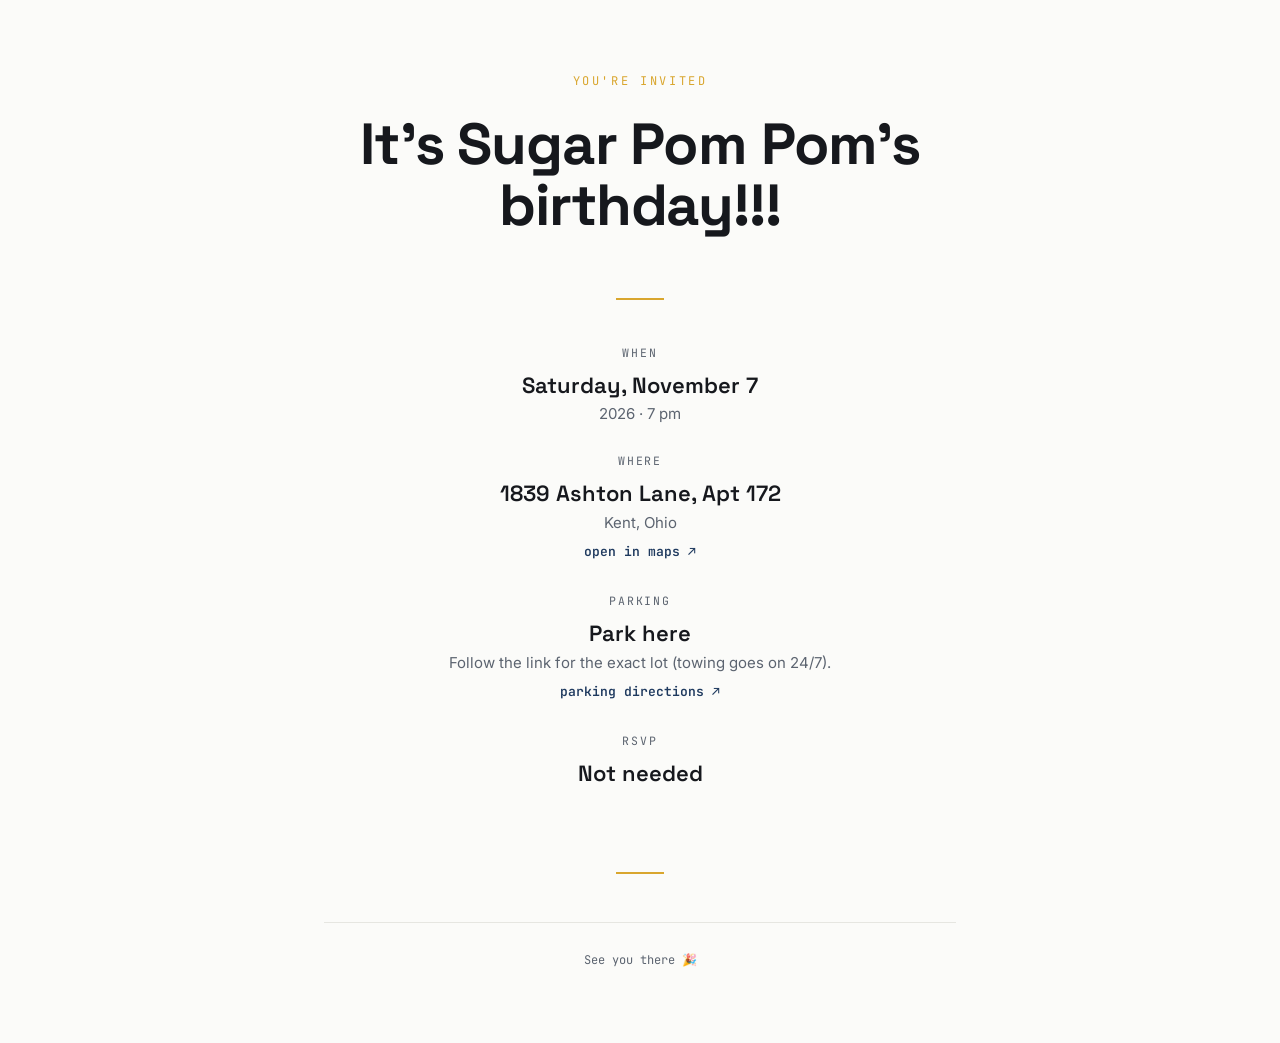
==== party.html @ c238a32d "Spellings" ====
<!DOCTYPE html>
<html lang="en">

<head>
    <meta charset="UTF-8">
    <meta name="viewport" content="width=device-width, initial-scale=1.0">
    <title>You're invited to Sumedh's Birthday</title>
    <meta name="robots" content="noindex, nofollow">
    <meta name="description" content="Birthday party invitation.">
    <link rel="preconnect" href="https://fonts.googleapis.com">
    <link rel="preconnect" href="https://fonts.gstatic.com" crossorigin>
    <link
        href="https://fonts.googleapis.com/css2?family=Space+Grotesk:wght@500;600;700&family=Inter:wght@400;500;600&family=JetBrains+Mono:wght@400;500&display=swap"
        rel="stylesheet">
    <link rel="stylesheet" href="style.css">
    <style>
        /* Party page only — a little warmer than the rest of the site. */
        .invite {
            text-align: center;
            padding: 72px 0 8px;
        }

        .kicker {
            font-family: 'JetBrains Mono', monospace;
            font-size: 12px;
            letter-spacing: .22em;
            text-transform: uppercase;
            color: var(--gold);
            margin-bottom: 22px;
        }

        .invite h1 {
            font-size: clamp(36px, 8vw, 58px);
            line-height: 1.05;
            margin-bottom: 18px;
        }

        .invite .lede {
            margin: 0 auto;
        }

        .rule {
            width: 48px;
            height: 2px;
            background: var(--gold);
            margin: 36px auto;
            border: none;
        }

        .details {
            display: grid;
            gap: 28px;
            text-align: center;
            padding: 8px 0 12px;
        }

        .detail dt {
            font-family: 'JetBrains Mono', monospace;
            font-size: 11.5px;
            letter-spacing: .16em;
            text-transform: uppercase;
            color: var(--muted);
            margin-bottom: 8px;
        }

        .detail dd {
            font-family: 'Space Grotesk', sans-serif;
            font-size: 22px;
            font-weight: 600;
            line-height: 1.35;
        }

        .detail dd .sub {
            display: block;
            font-family: 'Inter', sans-serif;
            font-size: 15px;
            font-weight: 400;
            color: var(--muted);
            margin-top: 4px;
        }

        .note {
            text-align: center;
            color: var(--muted);
            font-size: 15px;
            max-width: 44ch;
            margin: 0 auto;
        }

        .map-link {
            display: inline-block;
            margin-top: 10px;
            font-family: 'JetBrains Mono', monospace;
            font-size: 13px;
        }

        .party-footer {
            margin-top: 48px;
            padding: 28px 0 72px;
            border-top: 1px solid var(--line);
            text-align: center;
            font-family: 'JetBrains Mono', monospace;
            font-size: 12px;
            color: var(--muted);
        }
    </style>
</head>

<body>
    <main class="wrap">
        <section class="invite" style="border-top: none;">
            <p class="kicker">You're invited</p>
            <h1>It's Sugar Pom Pom's birthday!!!</h1>
        </section>
        <hr class="rule">
        <section style="border-top: none; padding-top: 0;">
            <dl class="details">
                <div class="detail">
                    <dt>When</dt>
                    <dd>
                        Saturday, November 7
                        <span class="sub">2026 · 7 pm</span>
                    </dd>
                </div>

                <div class="detail">
                    <dt>Where</dt>
                    <dd>
                        1839 Ashton Lane, Apt 172
                        <span class="sub">Kent, Ohio</span>
                        <a class="map-link" href="https://maps.google.com/?q=1839+Ashton+Lane+Apt+172+Kent+OH">open in
                            maps ↗</a>
                    </dd>
                </div>

                <div class="detail">
                    <dt>Parking</dt>
                    <dd>
                        Park here
                        <span class="sub">Follow the link for the exact lot (towing goes on 24/7).</span>
                        <a class="map-link" href="https://maps.app.goo.gl/gJ5kmeiHrfPUL9AaA?g_st=ac">parking directions ↗</a>
                    </dd>
                </div>

                <div class="detail">
                    <dt>RSVP</dt>
                    <dd>
                        Not needed
                    </dd>
                </div>
            </dl>
        </section>
        <hr class="rule">
        <div class="party-footer">
            See you there 🎉
        </div>
    </main>

</body>

</html>
---- style.css ----
:root {
  --paper: #fbfbf9;
  --ink: #16181d;
  --muted: #5c6470;
  --line: #e6e6e1;
  --navy: #1f3a5f;
  --gold: #d9a62e;
}

@media (prefers-color-scheme: dark) {
  :root {
    --paper: #14161a;
    --ink: #eceae4;
    --muted: #9aa1ac;
    --line: #2a2e35;
    --navy: #8fb4e3;
    --gold: #d9a62e;
  }
}

* {
  margin: 0;
  padding: 0;
  box-sizing: border-box;
}

html {
  scroll-behavior: smooth;
}

body {
  background: var(--paper);
  color: var(--ink);
  font-family: 'Inter', system-ui, -apple-system, sans-serif;
  font-size: 16px;
  line-height: 1.65;
  -webkit-font-smoothing: antialiased;
}

.wrap {
  max-width: 680px;
  margin: 0 auto;
  padding: 0 24px;
}

a {
  color: var(--navy);
  text-decoration: none;
  border-bottom: 1px solid transparent;
  transition: border-color .15s ease;
}

a:hover {
  border-bottom-color: var(--gold);
}

a:focus-visible {
  outline: 2px solid var(--navy);
  outline-offset: 3px;
  border-radius: 2px;
}

/* ---------- nav ---------- */
.site-nav {
  border-bottom: 1px solid var(--line);
  position: sticky;
  top: 0;
  background: var(--paper);
  z-index: 10;
}

.nav-inner {
  max-width: 680px;
  margin: 0 auto;
  padding: 16px 24px;
  display: flex;
  align-items: center;
  justify-content: space-between;
  gap: 16px;
  flex-wrap: wrap;
}

.nav-name {
  font-family: 'Space Grotesk', sans-serif;
  font-weight: 700;
  font-size: 16px;
  letter-spacing: -0.01em;
  color: var(--ink);
  border-bottom: none;
}

.nav-name:hover {
  color: var(--navy);
  border-bottom: none;
}

.nav-links {
  display: flex;
  gap: 20px;
  font-family: 'JetBrains Mono', monospace;
  font-size: 13px;
}

.nav-links a {
  color: var(--muted);
  padding-bottom: 2px;
}

.nav-links a:hover {
  color: var(--ink);
  border-bottom-color: var(--gold);
}

.nav-links a.active {
  color: var(--ink);
  border-bottom-color: var(--gold);
}

@media (max-width: 480px) {
  .nav-inner {
    justify-content: center;
    gap: 10px;
  }

  .nav-links {
    gap: 16px;
    font-size: 12.5px;
  }
}

/* ---------- page header ---------- */
.page-head {
  padding: 64px 0 12px;
}

.page-head.tall {
  padding: 88px 0 12px;
}

.status {
  font-family: 'JetBrains Mono', monospace;
  font-size: 13px;
  color: var(--muted);
  margin-bottom: 24px;
}

.status .dot {
  color: var(--gold);
}

h1 {
  font-family: 'Space Grotesk', sans-serif;
  font-size: clamp(30px, 5.5vw, 44px);
  font-weight: 700;
  letter-spacing: -0.02em;
  line-height: 1.1;
  margin-bottom: 14px;
}

.lede {
  font-size: 17px;
  color: var(--muted);
  max-width: 58ch;
}

.lede strong {
  color: var(--ink);
  font-weight: 600;
}

.lede+.lede {
  margin-top: 14px;
}

.links {
  margin-top: 26px;
  display: flex;
  gap: 22px;
  flex-wrap: wrap;
  font-family: 'JetBrains Mono', monospace;
  font-size: 13.5px;
}

/* ---------- sections ---------- */
section {
  padding: 36px 0;
  border-top: 1px solid var(--line);
}

section:first-of-type {
  border-top: none;
}

.eyebrow {
  font-family: 'JetBrains Mono', monospace;
  font-size: 12px;
  font-weight: 500;
  letter-spacing: .14em;
  text-transform: uppercase;
  color: var(--muted);
  margin-bottom: 24px;
  display: flex;
  align-items: center;
  gap: 10px;
}

.eyebrow::before {
  content: "";
  width: 18px;
  height: 2px;
  background: var(--gold);
}

/* ---------- entries (projects + jobs) ---------- */
.entry {
  padding: 18px 0;
}

.entry+.entry {
  border-top: 1px dashed var(--line);
}

.entry-head {
  display: flex;
  align-items: baseline;
  justify-content: space-between;
  gap: 12px;
  flex-wrap: wrap;
}

.entry h3 {
  font-family: 'Space Grotesk', sans-serif;
  font-size: 18px;
  font-weight: 600;
  letter-spacing: -0.01em;
}

.badge {
  font-family: 'JetBrains Mono', monospace;
  font-size: 11.5px;
  color: var(--navy);
  border: 1px solid var(--navy);
  border-radius: 99px;
  padding: 2px 10px;
  white-space: nowrap;
}

.dates {
  font-family: 'JetBrains Mono', monospace;
  font-size: 12.5px;
  color: var(--muted);
  white-space: nowrap;
}

.org {
  font-size: 14px;
  color: var(--muted);
  margin-top: 2px;
}

.entry p {
  color: var(--muted);
  font-size: 15px;
  margin-top: 6px;
}

.entry ul {
  margin: 8px 0 0 18px;
  color: var(--muted);
  font-size: 15px;
}

.entry li {
  margin-bottom: 4px;
}

.tools {
  font-family: 'JetBrains Mono', monospace;
  font-size: 12px;
  color: var(--muted);
  margin-top: 8px;
}

/* ---------- skills ---------- */
.skill-row {
  display: grid;
  grid-template-columns: 120px 1fr;
  gap: 8px 20px;
  padding: 8px 0;
  font-size: 15px;
}

.skill-row dt {
  font-family: 'JetBrains Mono', monospace;
  font-size: 12.5px;
  color: var(--muted);
  padding-top: 3px;
}

@media (max-width: 520px) {
  .skill-row {
    grid-template-columns: 1fr;
    gap: 2px;
  }
}

/* ---------- calls to action ---------- */
.cta {
  margin-top: 28px;
  font-family: 'JetBrains Mono', monospace;
  font-size: 13.5px;
}

.email {
  display: inline-block;
  margin-top: 12px;
  font-family: 'Space Grotesk', sans-serif;
  font-size: 22px;
  font-weight: 600;
}

/* ---------- footer ---------- */
footer {
  margin-top: 24px;
  padding: 32px 0 64px;
  border-top: 1px solid var(--line);
  font-family: 'JetBrains Mono', monospace;
  font-size: 12px;
  color: var(--muted);
  display: flex;
  justify-content: space-between;
  gap: 12px;
  flex-wrap: wrap;
}

/* ---------- motion ---------- */
@media (prefers-reduced-motion: no-preference) {
  main {
    animation: rise .4s ease both;
  }

  @keyframes rise {
    from {
      opacity: 0;
      transform: translateY(8px);
    }

    to {
      opacity: 1;
      transform: none;
    }
  }
}
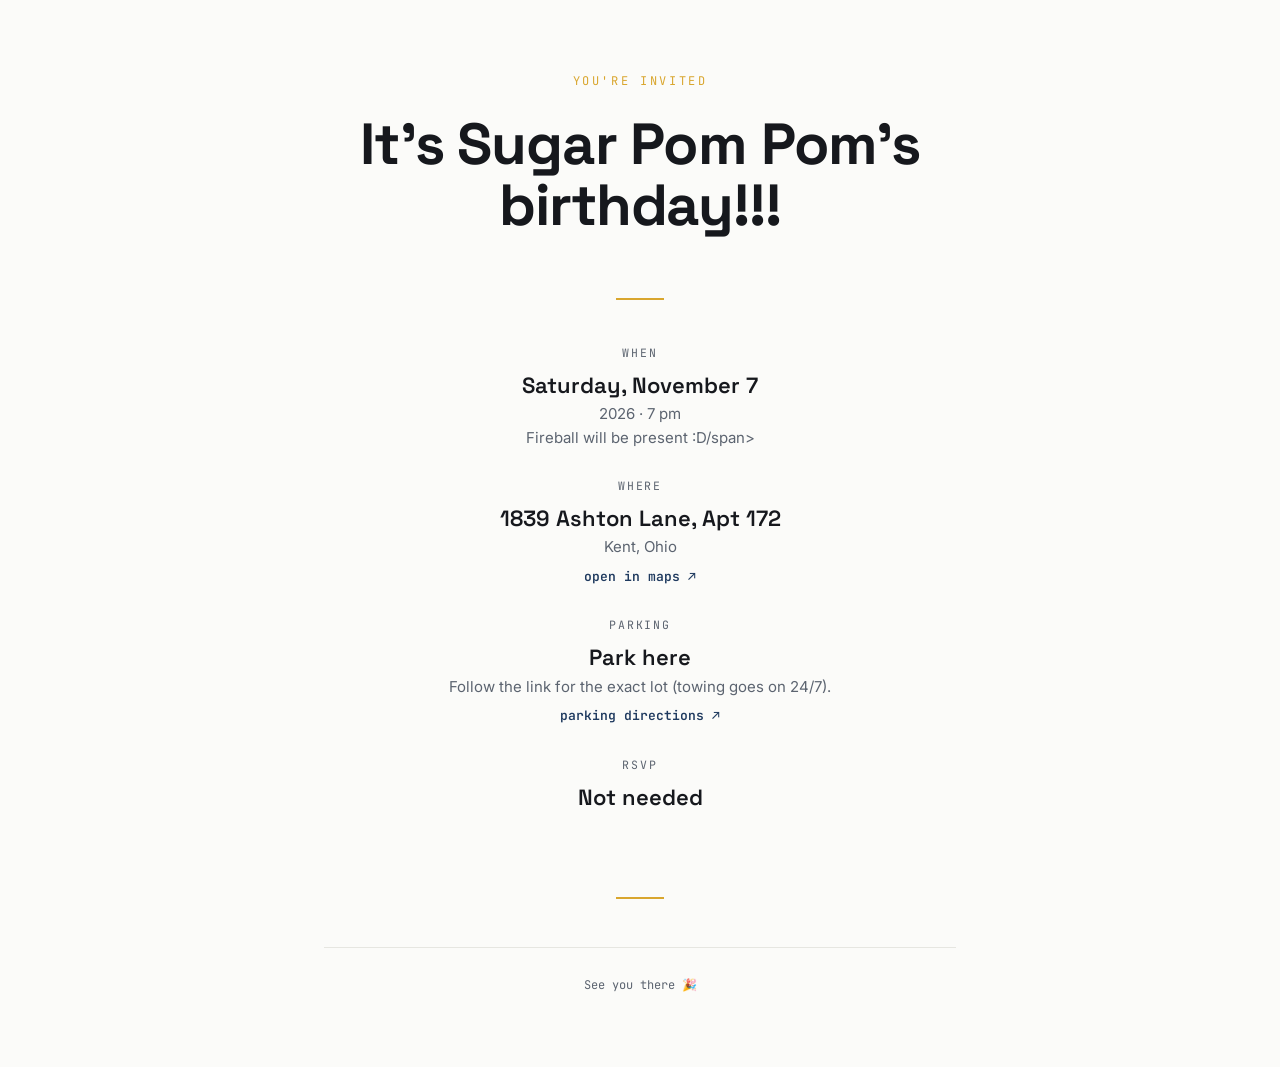
==== commit d6b78e14: "Spellings again lol" ====
--- a/party.html
+++ b/party.html
@@ -120,6 +120,8 @@
                     <dd>
                         Saturday, November 7
                         <span class="sub">2026 · 7 pm</span>
+                        <span class="sub">Fireball will be present :D/span>
+
                     </dd>
                 </div>
 
@@ -138,7 +140,8 @@
                     <dd>
                         Park here
                         <span class="sub">Follow the link for the exact lot (towing goes on 24/7).</span>
-                        <a class="map-link" href="https://maps.app.goo.gl/gJ5kmeiHrfPUL9AaA?g_st=ac">parking directions ↗</a>
+                        <a class="map-link" href="https://maps.app.goo.gl/gJ5kmeiHrfPUL9AaA?g_st=ac">parking directions
+                            ↗</a>
                     </dd>
                 </div>
 
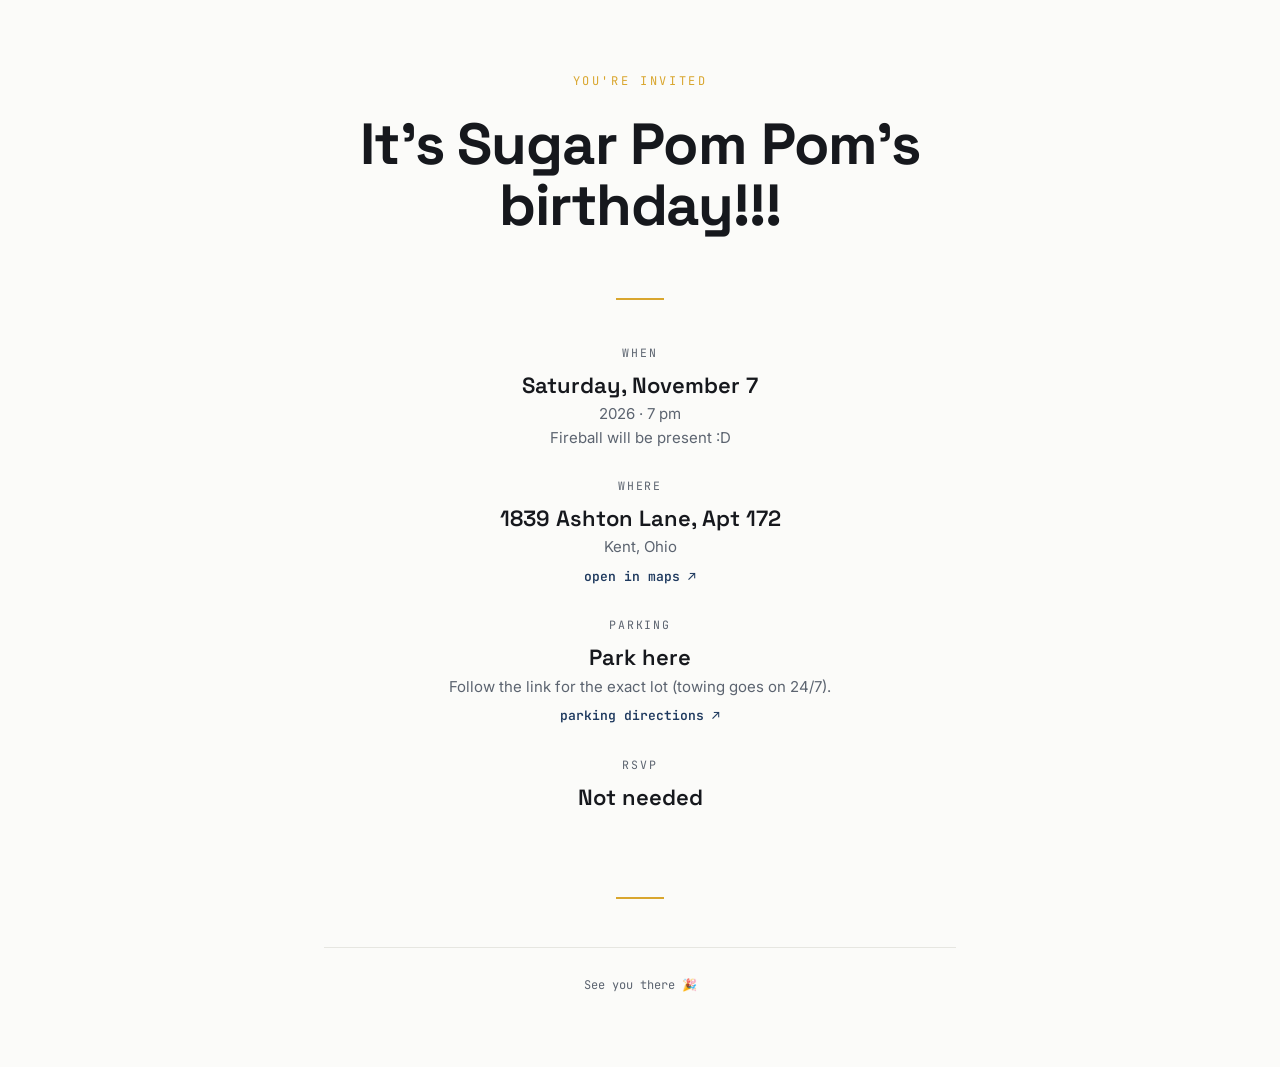
==== commit 84993568: "Spellings again lol second time" ====
--- a/party.html
+++ b/party.html
@@ -120,7 +120,7 @@
                     <dd>
                         Saturday, November 7
                         <span class="sub">2026 · 7 pm</span>
-                        <span class="sub">Fireball will be present :D/span>
+                        <span class="sub">Fireball will be present :D</span>
 
                     </dd>
                 </div>
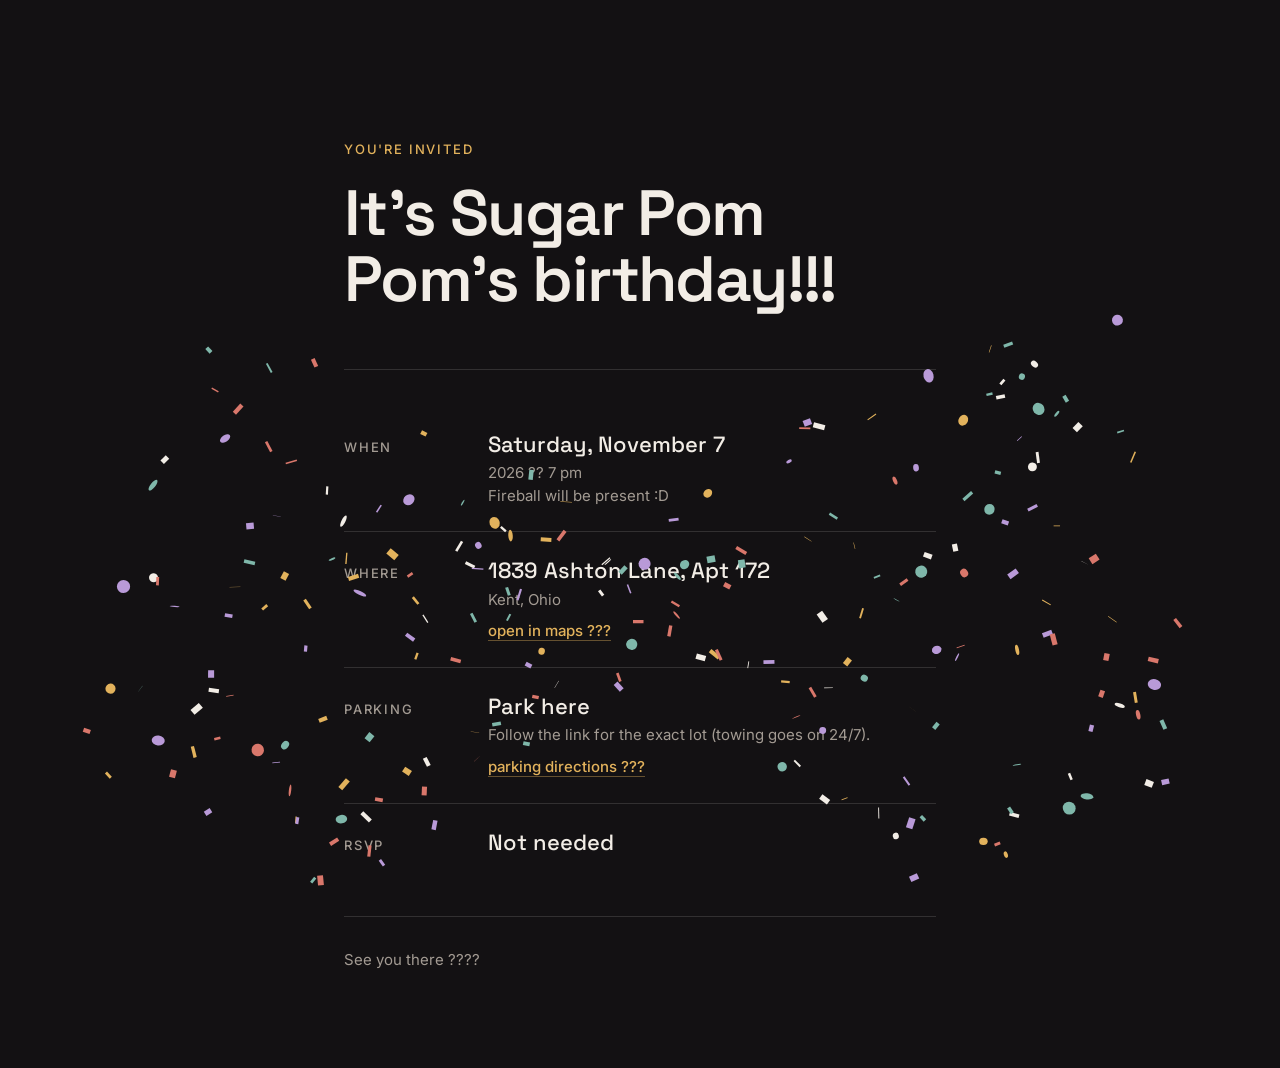
==== commit d31a2d8e: "Thanks TJ" ====
--- a/party.html
+++ b/party.html
@@ -7,119 +7,235 @@
     <title>You're invited to Sumedh's Birthday</title>
     <meta name="robots" content="noindex, nofollow">
     <meta name="description" content="Birthday party invitation.">
+    <meta name="theme-color" content="#131113">
     <link rel="preconnect" href="https://fonts.googleapis.com">
     <link rel="preconnect" href="https://fonts.gstatic.com" crossorigin>
     <link
-        href="https://fonts.googleapis.com/css2?family=Space+Grotesk:wght@500;600;700&family=Inter:wght@400;500;600&family=JetBrains+Mono:wght@400;500&display=swap"
+        href="https://fonts.googleapis.com/css2?family=Space+Grotesk:wght@500;600&family=Inter:wght@400;500&display=swap"
         rel="stylesheet">
     <link rel="stylesheet" href="style.css">
     <style>
-        /* Party page only — a little warmer than the rest of the site. */
+        /* Party page only ??? self-contained so it renders the same with or without style.css. */
+        :root {
+            color-scheme: dark;
+            --bg: #131113;
+            --ink: #f2ede6;
+            --muted: #a39b93;
+            --line: rgba(242, 237, 230, .14);
+            --gold: #e2b25c;
+        }
+
+        *,
+        *::before,
+        *::after {
+            box-sizing: border-box;
+        }
+
+        body {
+            margin: 0;
+            background: var(--bg);
+            color: var(--ink);
+            font-family: 'Inter', system-ui, -apple-system, 'Segoe UI', sans-serif;
+            font-size: 16px;
+            line-height: 1.5;
+            -webkit-font-smoothing: antialiased;
+            -webkit-text-size-adjust: 100%;
+        }
+
+        .wrap {
+            max-width: 640px;
+            margin: 0 auto;
+            padding: 0 24px;
+        }
+
+        section {
+            border: 0;
+        }
+
+        /* Header */
         .invite {
-            text-align: center;
-            padding: 72px 0 8px;
+            padding: clamp(64px, 16vh, 140px) 0 0;
         }
 
         .kicker {
-            font-family: 'JetBrains Mono', monospace;
-            font-size: 12px;
-            letter-spacing: .22em;
+            margin: 0 0 20px;
+            font-size: 13px;
+            font-weight: 500;
+            letter-spacing: .14em;
             text-transform: uppercase;
             color: var(--gold);
-            margin-bottom: 22px;
         }
 
         .invite h1 {
-            font-size: clamp(36px, 8vw, 58px);
-            line-height: 1.05;
-            margin-bottom: 18px;
-        }
-
-        .invite .lede {
-            margin: 0 auto;
+            margin: 0;
+            font-family: 'Space Grotesk', system-ui, sans-serif;
+            font-size: clamp(40px, 8vw, 64px);
+            font-weight: 600;
+            line-height: 1.04;
+            letter-spacing: -.025em;
+            text-wrap: balance;
         }
 
         .rule {
-            width: 48px;
-            height: 2px;
-            background: var(--gold);
-            margin: 36px auto;
-            border: none;
-        }
-
+            height: 0;
+            margin: 0;
+            border: 0;
+            border-top: 1px solid var(--line);
+        }
+
+        .invite + .rule {
+            margin-top: 56px;
+        }
+
+        /* Details: a typeset list, label column on the left. */
         .details {
+            margin: 0;
+        }
+
+        .detail {
             display: grid;
-            gap: 28px;
-            text-align: center;
-            padding: 8px 0 12px;
+            grid-template-columns: 7.5rem 1fr;
+            gap: 4px 24px;
+            align-items: baseline;
+            padding: 24px 0;
+        }
+
+        .detail + .detail {
+            border-top: 1px solid var(--line);
         }
 
         .detail dt {
-            font-family: 'JetBrains Mono', monospace;
-            font-size: 11.5px;
-            letter-spacing: .16em;
+            font-size: 13px;
+            font-weight: 500;
+            letter-spacing: .14em;
             text-transform: uppercase;
             color: var(--muted);
-            margin-bottom: 8px;
         }
 
         .detail dd {
-            font-family: 'Space Grotesk', sans-serif;
+            margin: 0;
+            font-family: 'Space Grotesk', system-ui, sans-serif;
             font-size: 22px;
-            font-weight: 600;
-            line-height: 1.35;
+            font-weight: 500;
+            line-height: 1.3;
         }
 
         .detail dd .sub {
             display: block;
-            font-family: 'Inter', sans-serif;
+            margin-top: 4px;
+            font-family: 'Inter', system-ui, sans-serif;
             font-size: 15px;
             font-weight: 400;
+            line-height: 1.5;
             color: var(--muted);
-            margin-top: 4px;
-        }
-
-        .note {
-            text-align: center;
-            color: var(--muted);
-            font-size: 15px;
-            max-width: 44ch;
-            margin: 0 auto;
+        }
+
+        .detail dd .sub + .sub {
+            margin-top: 0;
         }
 
         .map-link {
             display: inline-block;
             margin-top: 10px;
-            font-family: 'JetBrains Mono', monospace;
-            font-size: 13px;
-        }
-
+            font-family: 'Inter', system-ui, sans-serif;
+            font-size: 15px;
+            font-weight: 500;
+            color: var(--gold);
+            text-decoration: underline;
+            text-decoration-color: rgba(226, 178, 92, .4);
+            text-decoration-thickness: 1px;
+            text-underline-offset: 4px;
+            transition: text-decoration-color .15s ease;
+        }
+
+        .map-link:hover {
+            text-decoration-color: currentColor;
+        }
+
+        .map-link:focus-visible {
+            outline: 2px solid var(--gold);
+            outline-offset: 3px;
+            border-radius: 2px;
+        }
+
+        /* Footer */
         .party-footer {
-            margin-top: 48px;
-            padding: 28px 0 72px;
-            border-top: 1px solid var(--line);
-            text-align: center;
-            font-family: 'JetBrains Mono', monospace;
-            font-size: 12px;
+            padding: 32px 0 96px;
+            font-size: 15px;
             color: var(--muted);
+        }
+
+        .confetti {
+            position: fixed;
+            inset: 0;
+            width: 100%;
+            height: 100%;
+            pointer-events: none;
+            z-index: 10;
+        }
+
+        /* Staggered reveal on load. */
+        @media (prefers-reduced-motion: no-preference) {
+
+            .invite,
+            .rule,
+            .detail,
+            .party-footer {
+                animation: rise .6s cubic-bezier(.2, .7, .2, 1) both;
+            }
+
+            .rule { animation-delay: .08s; }
+            .detail:nth-child(1) { animation-delay: .14s; }
+            .detail:nth-child(2) { animation-delay: .20s; }
+            .detail:nth-child(3) { animation-delay: .26s; }
+            .detail:nth-child(4) { animation-delay: .32s; }
+            .party-footer { animation-delay: .40s; }
+
+            @keyframes rise {
+                from {
+                    opacity: 0;
+                    transform: translateY(10px);
+                }
+
+                to {
+                    opacity: 1;
+                    transform: none;
+                }
+            }
+        }
+
+        @media (max-width: 520px) {
+            .invite + .rule {
+                margin-top: 40px;
+            }
+
+            .detail {
+                grid-template-columns: 1fr;
+                gap: 8px;
+                padding: 20px 0;
+            }
+
+            .detail dd {
+                font-size: 20px;
+            }
         }
     </style>
 </head>
 
 <body>
     <main class="wrap">
-        <section class="invite" style="border-top: none;">
+        <section class="invite">
             <p class="kicker">You're invited</p>
             <h1>It's Sugar Pom Pom's birthday!!!</h1>
         </section>
         <hr class="rule">
-        <section style="border-top: none; padding-top: 0;">
+        <section>
             <dl class="details">
                 <div class="detail">
                     <dt>When</dt>
                     <dd>
                         Saturday, November 7
-                        <span class="sub">2026 · 7 pm</span>
+                        <span class="sub">2026 ?? 7 pm</span>
                         <span class="sub">Fireball will be present :D</span>
 
                     </dd>
@@ -131,7 +247,7 @@
                         1839 Ashton Lane, Apt 172
                         <span class="sub">Kent, Ohio</span>
                         <a class="map-link" href="https://maps.google.com/?q=1839+Ashton+Lane+Apt+172+Kent+OH">open in
-                            maps ↗</a>
+                            maps ???</a>
                     </dd>
                 </div>
 
@@ -141,7 +257,7 @@
                         Park here
                         <span class="sub">Follow the link for the exact lot (towing goes on 24/7).</span>
                         <a class="map-link" href="https://maps.app.goo.gl/gJ5kmeiHrfPUL9AaA?g_st=ac">parking directions
-                            ↗</a>
+                            ???</a>
                     </dd>
                 </div>
 
@@ -155,10 +271,129 @@
         </section>
         <hr class="rule">
         <div class="party-footer">
-            See you there 🎉
+            See you there ????
         </div>
     </main>
 
+    <script>
+        // Confetti: one burst on load, a small pop wherever the page is clicked/tapped.
+        (() => {
+            if (matchMedia('(prefers-reduced-motion: reduce)').matches) return;
+
+            const canvas = document.createElement('canvas');
+            canvas.className = 'confetti';
+            canvas.setAttribute('aria-hidden', 'true');
+            document.body.appendChild(canvas);
+            const ctx = canvas.getContext('2d');
+
+            const COLORS = ['#e2b25c', '#f2ede6', '#d9776b', '#7fb7aa', '#b99ad8'];
+            const GRAVITY = 0.22;
+            const DRAG = 0.985;
+            const parts = [];
+            let width = 0, height = 0, last = 0, running = false;
+
+            function resize() {
+                const dpr = Math.min(window.devicePixelRatio || 1, 2);
+                width = window.innerWidth;
+                height = window.innerHeight;
+                canvas.width = Math.round(width * dpr);
+                canvas.height = Math.round(height * dpr);
+                ctx.setTransform(dpr, 0, 0, dpr, 0, 0);
+            }
+
+            function burst(x, y, angle, spread, count, speed) {
+                for (let i = 0; i < count; i++) {
+                    const a = angle + (Math.random() - 0.5) * spread;
+                    const v = speed * (0.55 + Math.random() * 0.6);
+                    parts.push({
+                        x, y,
+                        vx: Math.cos(a) * v,
+                        vy: Math.sin(a) * v,
+                        w: 6 + Math.random() * 6,
+                        h: 3 + Math.random() * 4,
+                        rot: Math.random() * Math.PI * 2,
+                        vr: (Math.random() - 0.5) * 0.3,
+                        tilt: Math.random() * Math.PI * 2,
+                        vt: 0.08 + Math.random() * 0.12,
+                        color: COLORS[(Math.random() * COLORS.length) | 0],
+                        round: Math.random() < 0.25,
+                        life: 0,
+                        ttl: 200 + Math.random() * 120,
+                    });
+                }
+                if (!running) {
+                    running = true;
+                    last = performance.now();
+                    requestAnimationFrame(tick);
+                }
+            }
+
+            function tick(now) {
+                // Frame-rate independent: dt is in 60fps frames, clamped after tab switches.
+                const dt = Math.min((now - last) / 16.667, 3);
+                last = now;
+                const drag = Math.pow(DRAG, dt);
+                ctx.clearRect(0, 0, width, height);
+
+                for (let i = parts.length - 1; i >= 0; i--) {
+                    const p = parts[i];
+                    p.vx *= drag;
+                    p.vy = p.vy * drag + GRAVITY * dt;
+                    p.x += p.vx * dt;
+                    p.y += p.vy * dt;
+                    p.rot += p.vr * dt;
+                    p.tilt += p.vt * dt;
+                    p.life += dt;
+
+                    if (p.life > p.ttl || p.y > height + 40) {
+                        parts.splice(i, 1);
+                        continue;
+                    }
+
+                    ctx.save();
+                    ctx.globalAlpha = Math.min(1, (p.ttl - p.life) / 40);
+                    ctx.translate(p.x, p.y);
+                    ctx.rotate(p.rot);
+                    ctx.scale(1, Math.cos(p.tilt));
+                    ctx.fillStyle = p.color;
+                    if (p.round) {
+                        ctx.beginPath();
+                        ctx.arc(0, 0, p.h, 0, Math.PI * 2);
+                        ctx.fill();
+                    } else {
+                        ctx.fillRect(-p.w / 2, -p.h / 2, p.w, p.h);
+                    }
+                    ctx.restore();
+                }
+
+                if (parts.length) {
+                    requestAnimationFrame(tick);
+                } else {
+                    running = false;
+                    ctx.clearRect(0, 0, width, height);
+                }
+            }
+
+            resize();
+            window.addEventListener('resize', resize);
+
+            // Opening burst: two cannons from the bottom corners, aimed up and inward.
+            window.addEventListener('load', () => {
+                setTimeout(() => {
+                    const speed = Math.max(14, Math.sqrt(height) * 0.68);
+                    const count = width < 520 ? 60 : 110;
+                    burst(0, height, -Math.PI / 3, 0.7, count, speed);
+                    burst(width, height, -Math.PI * 2 / 3, 0.7, count, speed);
+                }, 350);
+            });
+
+            document.addEventListener('pointerdown', (e) => {
+                if (e.target.closest('a')) return;
+                burst(e.clientX, e.clientY, -Math.PI / 2, Math.PI * 2, 36, 9);
+            });
+        })();
+    </script>
+
 </body>
 
 </html>
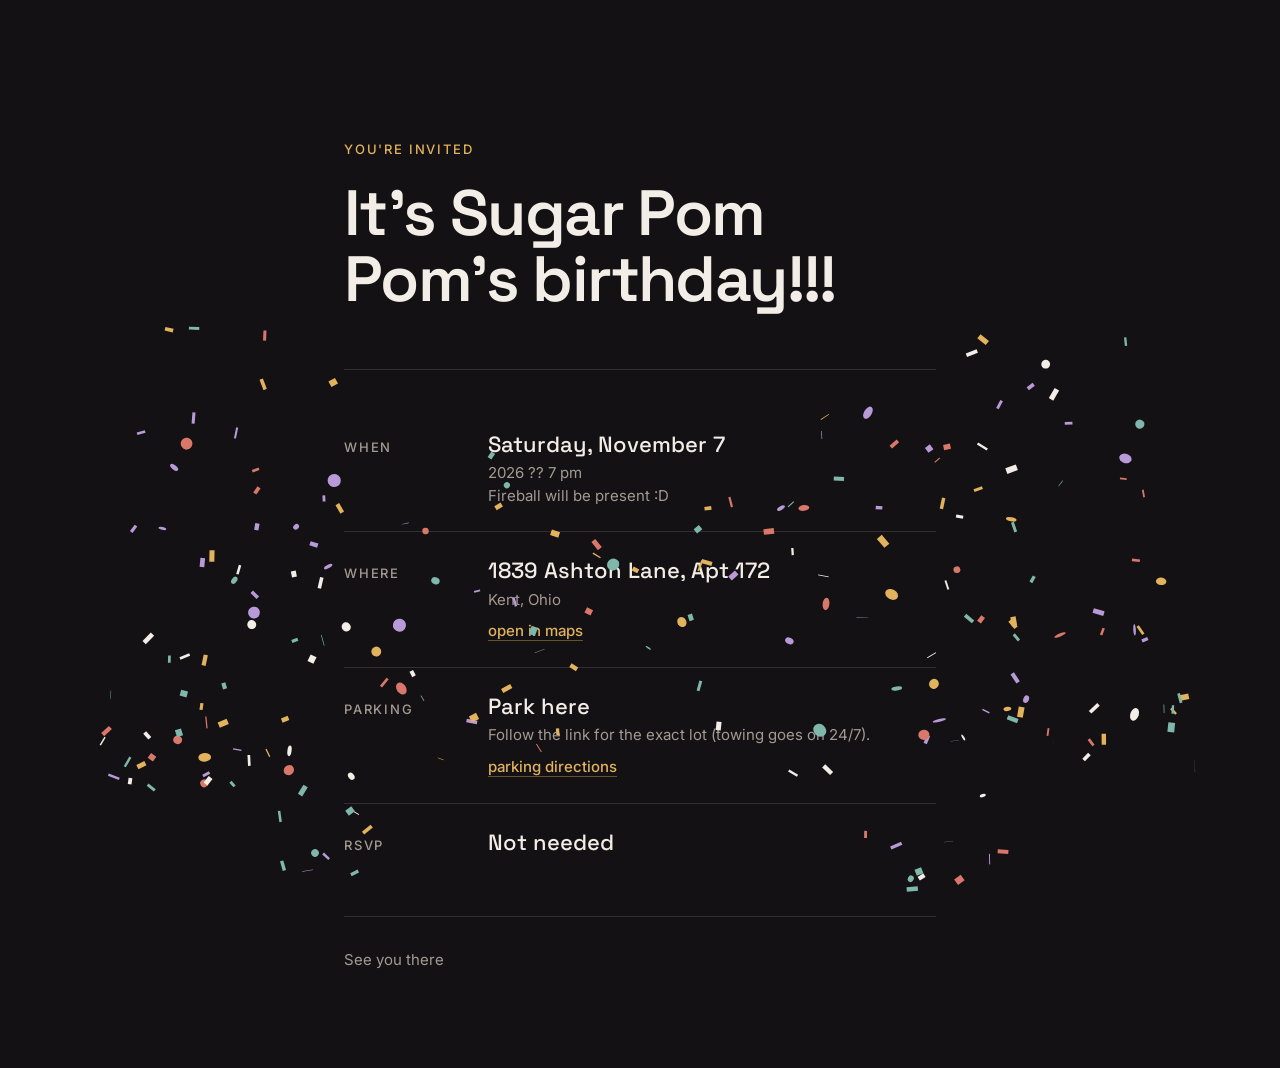
==== commit e025c414: "Thanks TJ" ====
--- a/party.html
+++ b/party.html
@@ -247,7 +247,7 @@
                         1839 Ashton Lane, Apt 172
                         <span class="sub">Kent, Ohio</span>
                         <a class="map-link" href="https://maps.google.com/?q=1839+Ashton+Lane+Apt+172+Kent+OH">open in
-                            maps ???</a>
+                            maps </a>
                     </dd>
                 </div>
 
@@ -257,7 +257,7 @@
                         Park here
                         <span class="sub">Follow the link for the exact lot (towing goes on 24/7).</span>
                         <a class="map-link" href="https://maps.app.goo.gl/gJ5kmeiHrfPUL9AaA?g_st=ac">parking directions
-                            ???</a>
+                            </a>
                     </dd>
                 </div>
 
@@ -271,7 +271,7 @@
         </section>
         <hr class="rule">
         <div class="party-footer">
-            See you there ????
+            See you there
         </div>
     </main>
 
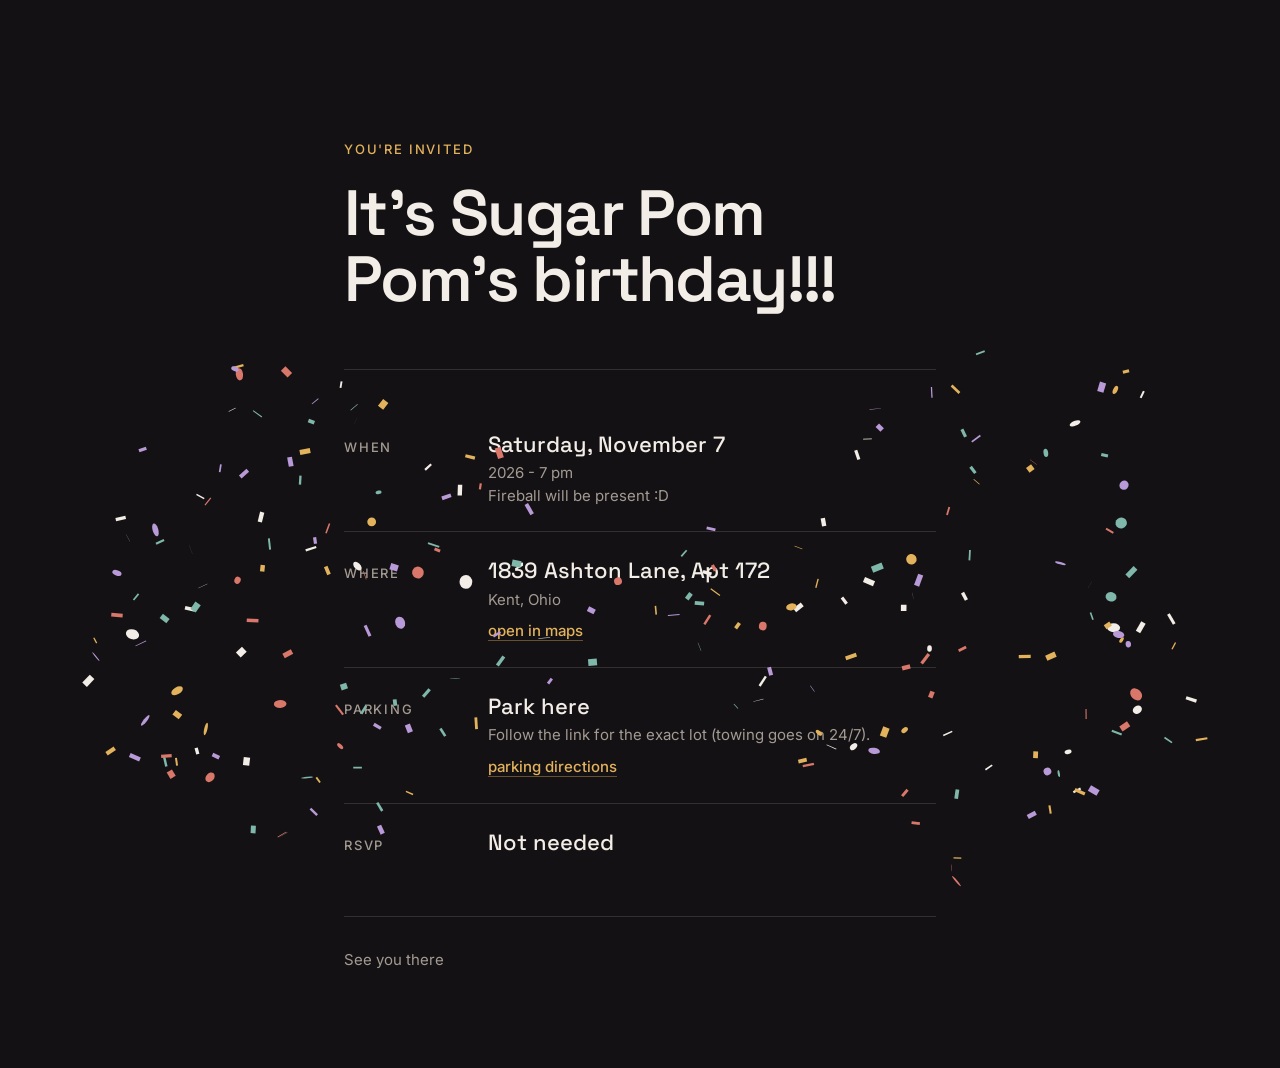
==== commit e39ca676: "Thanks TJ" ====
--- a/party.html
+++ b/party.html
@@ -235,7 +235,7 @@
                     <dt>When</dt>
                     <dd>
                         Saturday, November 7
-                        <span class="sub">2026 ?? 7 pm</span>
+                        <span class="sub">2026 - 7 pm</span>
                         <span class="sub">Fireball will be present :D</span>
 
                     </dd>
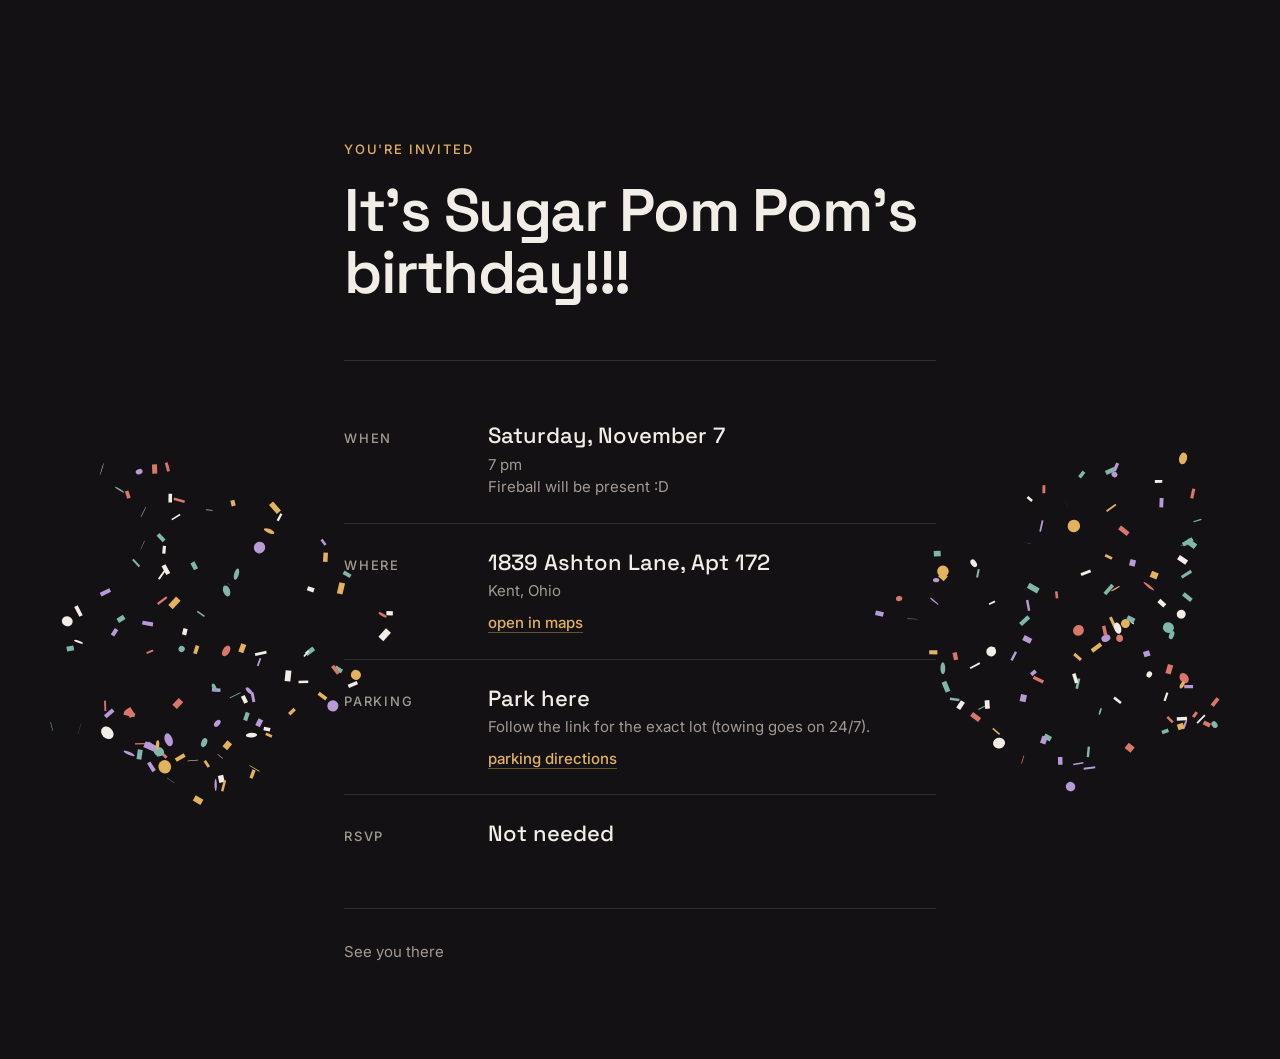
==== commit a361395f: "Thanks TJ" ====
--- a/party.html
+++ b/party.html
@@ -8,6 +8,8 @@
     <meta name="robots" content="noindex, nofollow">
     <meta name="description" content="Birthday party invitation.">
     <meta name="theme-color" content="#131113">
+    <link rel="icon"
+        href="data:image/svg+xml,%3Csvg xmlns='http://www.w3.org/2000/svg' viewBox='0 0 100 100'%3E%3Ctext y='.9em' font-size='90'%3E%F0%9F%8E%89%3C/text%3E%3C/svg%3E">
     <link rel="preconnect" href="https://fonts.googleapis.com">
     <link rel="preconnect" href="https://fonts.gstatic.com" crossorigin>
     <link
@@ -40,6 +42,12 @@
             line-height: 1.5;
             -webkit-font-smoothing: antialiased;
             -webkit-text-size-adjust: 100%;
+            -webkit-tap-highlight-color: transparent;
+        }
+
+        ::selection {
+            background: rgba(226, 178, 92, .35);
+            color: var(--ink);
         }
 
         .wrap {
@@ -69,11 +77,18 @@
         .invite h1 {
             margin: 0;
             font-family: 'Space Grotesk', system-ui, sans-serif;
-            font-size: clamp(40px, 8vw, 64px);
+            font-size: clamp(32px, 8.6vw, 60px);
             font-weight: 600;
             line-height: 1.04;
             letter-spacing: -.025em;
             text-wrap: balance;
+        }
+
+        /* Keep the name on one line where the column is wide enough to hold it. */
+        @media (min-width: 360px) {
+            .invite h1 .name {
+                white-space: nowrap;
+            }
         }
 
         .rule {
@@ -174,10 +189,38 @@
             z-index: 10;
         }
 
+        .detail dt {
+            transition: color .2s ease;
+        }
+
+        .detail:hover dt {
+            color: var(--gold);
+        }
+
+        /* Headline letters are split into .word/.char spans by the script below. */
+        .invite h1 .word {
+            white-space: nowrap;
+        }
+
+        .invite h1 .char {
+            display: inline-block;
+        }
+
+        .party-footer {
+            cursor: pointer;
+            user-select: none;
+        }
+
+        .spraying,
+        .spraying * {
+            user-select: none;
+            cursor: crosshair;
+        }
+
         /* Staggered reveal on load. */
         @media (prefers-reduced-motion: no-preference) {
 
-            .invite,
+            .kicker,
             .rule,
             .detail,
             .party-footer {
@@ -191,6 +234,27 @@
             .detail:nth-child(4) { animation-delay: .32s; }
             .party-footer { animation-delay: .40s; }
 
+            .invite h1 .char {
+                animation: drop .8s cubic-bezier(.2, 1.5, .4, 1) both;
+                animation-delay: calc(.12s + var(--i) * 30ms);
+            }
+
+            @keyframes drop {
+                from {
+                    opacity: 0;
+                    transform: translateY(-.5em) rotate(-10deg);
+                }
+
+                60% {
+                    opacity: 1;
+                }
+
+                to {
+                    opacity: 1;
+                    transform: none;
+                }
+            }
+
             @keyframes rise {
                 from {
                     opacity: 0;
@@ -226,7 +290,7 @@
     <main class="wrap">
         <section class="invite">
             <p class="kicker">You're invited</p>
-            <h1>It's Sugar Pom Pom's birthday!!!</h1>
+            <h1>It's <span class="name">Sugar Pom Pom's</span> birthday!!!</h1>
         </section>
         <hr class="rule">
         <section>
@@ -235,7 +299,7 @@
                     <dt>When</dt>
                     <dd>
                         Saturday, November 7
-                        <span class="sub">2026 - 7 pm</span>
+                        <span class="sub">7 pm</span>
                         <span class="sub">Fireball will be present :D</span>
 
                     </dd>
@@ -271,14 +335,19 @@
         </section>
         <hr class="rule">
         <div class="party-footer">
-            See you there
+            See you there 
         </div>
     </main>
 
     <script>
-        // Confetti: one burst on load, a small pop wherever the page is clicked/tapped.
+        // Party effects. All motion is skipped when the visitor prefers reduced motion.
+        //  - confetti cannons on load, a pop on click/tap, rain when the footer is clicked
+        //  - press and hold (mouse) to spray confetti from the cursor
+        //  - headline letters drop in, hop on hover, and wave when clicked
         (() => {
             if (matchMedia('(prefers-reduced-motion: reduce)').matches) return;
+
+            /* ---------- Confetti ---------- */
 
             const canvas = document.createElement('canvas');
             canvas.className = 'confetti';
@@ -288,7 +357,9 @@
 
             const COLORS = ['#e2b25c', '#f2ede6', '#d9776b', '#7fb7aa', '#b99ad8'];
             const GRAVITY = 0.22;
-            const DRAG = 0.985;
+            const RISE_DRAG = 0.985; // light drag going up so cannons carry
+            const FALL_DRAG = 0.955; // heavy drag coming down so paper flutters (terminal ??? 4.7px/frame)
+            const MAX_PARTS = 1500;
             const parts = [];
             let width = 0, height = 0, last = 0, running = false;
 
@@ -301,26 +372,24 @@
                 ctx.setTransform(dpr, 0, 0, dpr, 0, 0);
             }
 
-            function burst(x, y, angle, spread, count, speed) {
-                for (let i = 0; i < count; i++) {
-                    const a = angle + (Math.random() - 0.5) * spread;
-                    const v = speed * (0.55 + Math.random() * 0.6);
-                    parts.push({
-                        x, y,
-                        vx: Math.cos(a) * v,
-                        vy: Math.sin(a) * v,
-                        w: 6 + Math.random() * 6,
-                        h: 3 + Math.random() * 4,
-                        rot: Math.random() * Math.PI * 2,
-                        vr: (Math.random() - 0.5) * 0.3,
-                        tilt: Math.random() * Math.PI * 2,
-                        vt: 0.08 + Math.random() * 0.12,
-                        color: COLORS[(Math.random() * COLORS.length) | 0],
-                        round: Math.random() < 0.25,
-                        life: 0,
-                        ttl: 200 + Math.random() * 120,
-                    });
-                }
+            function spawn(x, y, vx, vy, ttl) {
+                if (parts.length >= MAX_PARTS) return;
+                parts.push({
+                    x, y, vx, vy,
+                    w: 6 + Math.random() * 6,
+                    h: 3 + Math.random() * 4,
+                    rot: Math.random() * Math.PI * 2,
+                    vr: (Math.random() - 0.5) * 0.3,
+                    tilt: Math.random() * Math.PI * 2,
+                    vt: 0.08 + Math.random() * 0.12,
+                    wob: Math.random() * Math.PI * 2,
+                    vwob: 0.03 + Math.random() * 0.05,
+                    wobAmp: 0.4 + Math.random() * 0.9,
+                    color: COLORS[(Math.random() * COLORS.length) | 0],
+                    round: Math.random() < 0.25,
+                    life: 0,
+                    ttl,
+                });
                 if (!running) {
                     running = true;
                     last = performance.now();
@@ -328,18 +397,43 @@
                 }
             }
 
+            function burst(x, y, angle, spread, count, speed, ttl) {
+                for (let i = 0; i < count; i++) {
+                    const a = angle + (Math.random() - 0.5) * spread;
+                    const v = speed * (0.55 + Math.random() * 0.6);
+                    spawn(x, y, Math.cos(a) * v, Math.sin(a) * v, ttl * (0.8 + Math.random() * 0.5));
+                }
+            }
+
+            function rain() {
+                const count = width < 520 ? 100 : 200;
+                for (let i = 0; i < count; i++) {
+                    spawn(
+                        Math.random() * width,
+                        -20 - Math.random() * height * 0.6,
+                        (Math.random() - 0.5) * 2,
+                        2 + Math.random() * 2,
+                        600,
+                    );
+                }
+            }
+
             function tick(now) {
                 // Frame-rate independent: dt is in 60fps frames, clamped after tab switches.
                 const dt = Math.min((now - last) / 16.667, 3);
                 last = now;
-                const drag = Math.pow(DRAG, dt);
+                const riseDrag = Math.pow(RISE_DRAG, dt);
+                const fallDrag = Math.pow(FALL_DRAG, dt);
                 ctx.clearRect(0, 0, width, height);
 
                 for (let i = parts.length - 1; i >= 0; i--) {
                     const p = parts[i];
+                    const falling = p.vy > 0;
+                    const drag = falling ? fallDrag : riseDrag;
                     p.vx *= drag;
                     p.vy = p.vy * drag + GRAVITY * dt;
-                    p.x += p.vx * dt;
+                    p.wob += p.vwob * dt;
+                    p.x += (p.vx + (falling ? Math.sin(p.wob) * p.wobAmp : 0)) * dt;
                     p.y += p.vy * dt;
                     p.rot += p.vr * dt;
                     p.tilt += p.vt * dt;
@@ -349,6 +443,7 @@
                         parts.splice(i, 1);
                         continue;
                     }
+                    if (p.y < -20) continue; // queued rain above the viewport
 
                     ctx.save();
                     ctx.globalAlpha = Math.min(1, (p.ttl - p.life) / 40);
@@ -377,19 +472,130 @@
             resize();
             window.addEventListener('resize', resize);
 
-            // Opening burst: two cannons from the bottom corners, aimed up and inward.
+            // Opening burst: two cannons from the bottom corners, timed to the headline landing.
             window.addEventListener('load', () => {
                 setTimeout(() => {
                     const speed = Math.max(14, Math.sqrt(height) * 0.68);
                     const count = width < 520 ? 60 : 110;
-                    burst(0, height, -Math.PI / 3, 0.7, count, speed);
-                    burst(width, height, -Math.PI * 2 / 3, 0.7, count, speed);
-                }, 350);
+                    burst(0, height, -Math.PI / 3, 0.7, count, speed, 360);
+                    burst(width, height, -Math.PI * 2 / 3, 0.7, count, speed, 360);
+                }, 700);
             });
 
+            // Press and hold still (mouse only; on touch a hold means scroll or text selection).
+            // Moving before the hold registers is treated as a text selection and cancels the spray.
+            let spray = null;
+            let suppressClick = false;
+
+            function sprayLoop(s) {
+                if (spray !== s) return;
+                burst(s.x, s.y, -Math.PI / 2, 1.1, 3, 11, 220);
+                requestAnimationFrame(() => sprayLoop(s));
+            }
+
+            function endSpray() {
+                if (!spray) return;
+                clearTimeout(spray.timer);
+                suppressClick = spray.on;
+                spray = null;
+                document.documentElement.classList.remove('spraying');
+            }
+
             document.addEventListener('pointerdown', (e) => {
+                suppressClick = false;
+                if (e.pointerType !== 'mouse' || e.button !== 0 || e.target.closest('a')) return;
+                const s = { x: e.clientX, y: e.clientY, x0: e.clientX, y0: e.clientY, on: false };
+                s.timer = setTimeout(() => {
+                    s.on = true;
+                    window.getSelection().removeAllRanges();
+                    document.documentElement.classList.add('spraying');
+                    sprayLoop(s);
+                }, 220);
+                spray = s;
+            });
+            window.addEventListener('pointermove', (e) => {
+                if (!spray) return;
+                if (!spray.on && Math.hypot(e.clientX - spray.x0, e.clientY - spray.y0) > 6) {
+                    endSpray();
+                    return;
+                }
+                spray.x = e.clientX;
+                spray.y = e.clientY;
+            });
+            window.addEventListener('pointerup', endSpray);
+            window.addEventListener('pointercancel', endSpray);
+            window.addEventListener('blur', endSpray);
+
+            // `click` rather than `pointerdown`: a touch that starts a scroll shouldn't fire confetti.
+            document.addEventListener('click', (e) => {
+                if (suppressClick) {
+                    suppressClick = false;
+                    return;
+                }
                 if (e.target.closest('a')) return;
-                burst(e.clientX, e.clientY, -Math.PI / 2, Math.PI * 2, 36, 9);
+                if (e.target.closest('.party-footer')) {
+                    rain();
+                    return;
+                }
+                burst(e.clientX, e.clientY, -Math.PI / 2, Math.PI * 2, 36, 9, 170);
+            });
+
+            /* ---------- Headline ---------- */
+
+            const h1 = document.querySelector('.invite h1');
+            h1.setAttribute('aria-label', h1.textContent.trim());
+            const chars = [];
+
+            // Each word becomes a no-wrap span of per-letter spans; spaces stay as text so lines still break between words.
+            function splitText(node) {
+                const frag = document.createDocumentFragment();
+                for (const part of node.textContent.split(/(\s+)/)) {
+                    if (!part) continue;
+                    if (/^\s+$/.test(part)) {
+                        frag.append(' ');
+                        continue;
+                    }
+                    const word = document.createElement('span');
+                    word.className = 'word';
+                    word.setAttribute('aria-hidden', 'true');
+                    for (const ch of part) {
+                        const c = document.createElement('span');
+                        c.className = 'char';
+                        c.textContent = ch;
+                        c.style.setProperty('--i', chars.length);
+                        word.append(c);
+                        chars.push(c);
+                    }
+                    frag.append(word);
+                }
+                node.replaceWith(frag);
+            }
+
+            (function walk(el) {
+                for (const n of [...el.childNodes]) {
+                    if (n.nodeType === Node.TEXT_NODE) splitText(n);
+                    else walk(n);
+                }
+            })(h1);
+
+            function hop(c) {
+                if (c.hopping) return;
+                c.hopping = c.animate([
+                    { transform: 'none' },
+                    { transform: 'translateY(-.22em) rotate(-6deg)', offset: 0.35 },
+                    { transform: 'none' },
+                ], { duration: 520, easing: 'cubic-bezier(.3, .7, .3, 1)' });
+                c.hopping.onfinish = () => { c.hopping = null; };
+            }
+
+            for (const c of chars) {
+                c.addEventListener('pointerenter', (e) => {
+                    if (e.pointerType === 'mouse') hop(c);
+                });
+            }
+
+            h1.addEventListener('click', () => {
+                chars.forEach((c, k) => setTimeout(() => hop(c), k * 25));
             });
         })();
     </script>
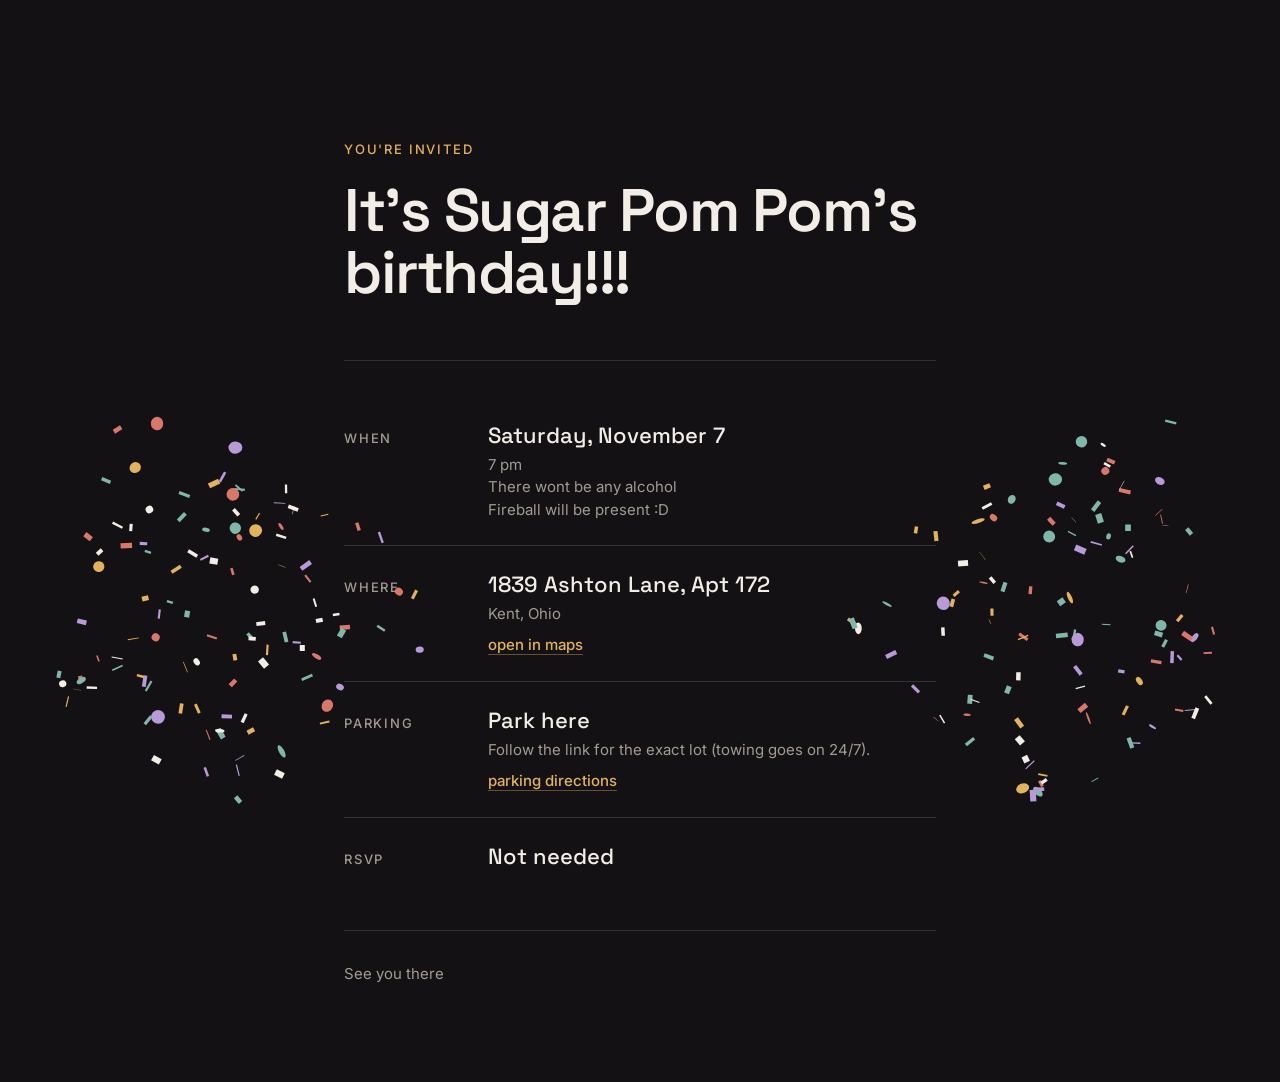
==== commit b28b590b: "Thanks TJ" ====
--- a/party.html
+++ b/party.html
@@ -98,7 +98,7 @@
             border-top: 1px solid var(--line);
         }
 
-        .invite + .rule {
+        .invite+.rule {
             margin-top: 56px;
         }
 
@@ -115,7 +115,7 @@
             padding: 24px 0;
         }
 
-        .detail + .detail {
+        .detail+.detail {
             border-top: 1px solid var(--line);
         }
 
@@ -145,7 +145,7 @@
             color: var(--muted);
         }
 
-        .detail dd .sub + .sub {
+        .detail dd .sub+.sub {
             margin-top: 0;
         }
 
@@ -227,12 +227,29 @@
                 animation: rise .6s cubic-bezier(.2, .7, .2, 1) both;
             }
 
-            .rule { animation-delay: .08s; }
-            .detail:nth-child(1) { animation-delay: .14s; }
-            .detail:nth-child(2) { animation-delay: .20s; }
-            .detail:nth-child(3) { animation-delay: .26s; }
-            .detail:nth-child(4) { animation-delay: .32s; }
-            .party-footer { animation-delay: .40s; }
+            .rule {
+                animation-delay: .08s;
+            }
+
+            .detail:nth-child(1) {
+                animation-delay: .14s;
+            }
+
+            .detail:nth-child(2) {
+                animation-delay: .20s;
+            }
+
+            .detail:nth-child(3) {
+                animation-delay: .26s;
+            }
+
+            .detail:nth-child(4) {
+                animation-delay: .32s;
+            }
+
+            .party-footer {
+                animation-delay: .40s;
+            }
 
             .invite h1 .char {
                 animation: drop .8s cubic-bezier(.2, 1.5, .4, 1) both;
@@ -269,7 +286,7 @@
         }
 
         @media (max-width: 520px) {
-            .invite + .rule {
+            .invite+.rule {
                 margin-top: 40px;
             }
 
@@ -300,6 +317,7 @@
                     <dd>
                         Saturday, November 7
                         <span class="sub">7 pm</span>
+                        <span class="sub">There wont be any alcohol</span>
                         <span class="sub">Fireball will be present :D</span>
 
                     </dd>
@@ -321,7 +339,7 @@
                         Park here
                         <span class="sub">Follow the link for the exact lot (towing goes on 24/7).</span>
                         <a class="map-link" href="https://maps.app.goo.gl/gJ5kmeiHrfPUL9AaA?g_st=ac">parking directions
-                            </a>
+                        </a>
                     </dd>
                 </div>
 
@@ -335,7 +353,7 @@
         </section>
         <hr class="rule">
         <div class="party-footer">
-            See you there 
+            See you there
         </div>
     </main>
 
